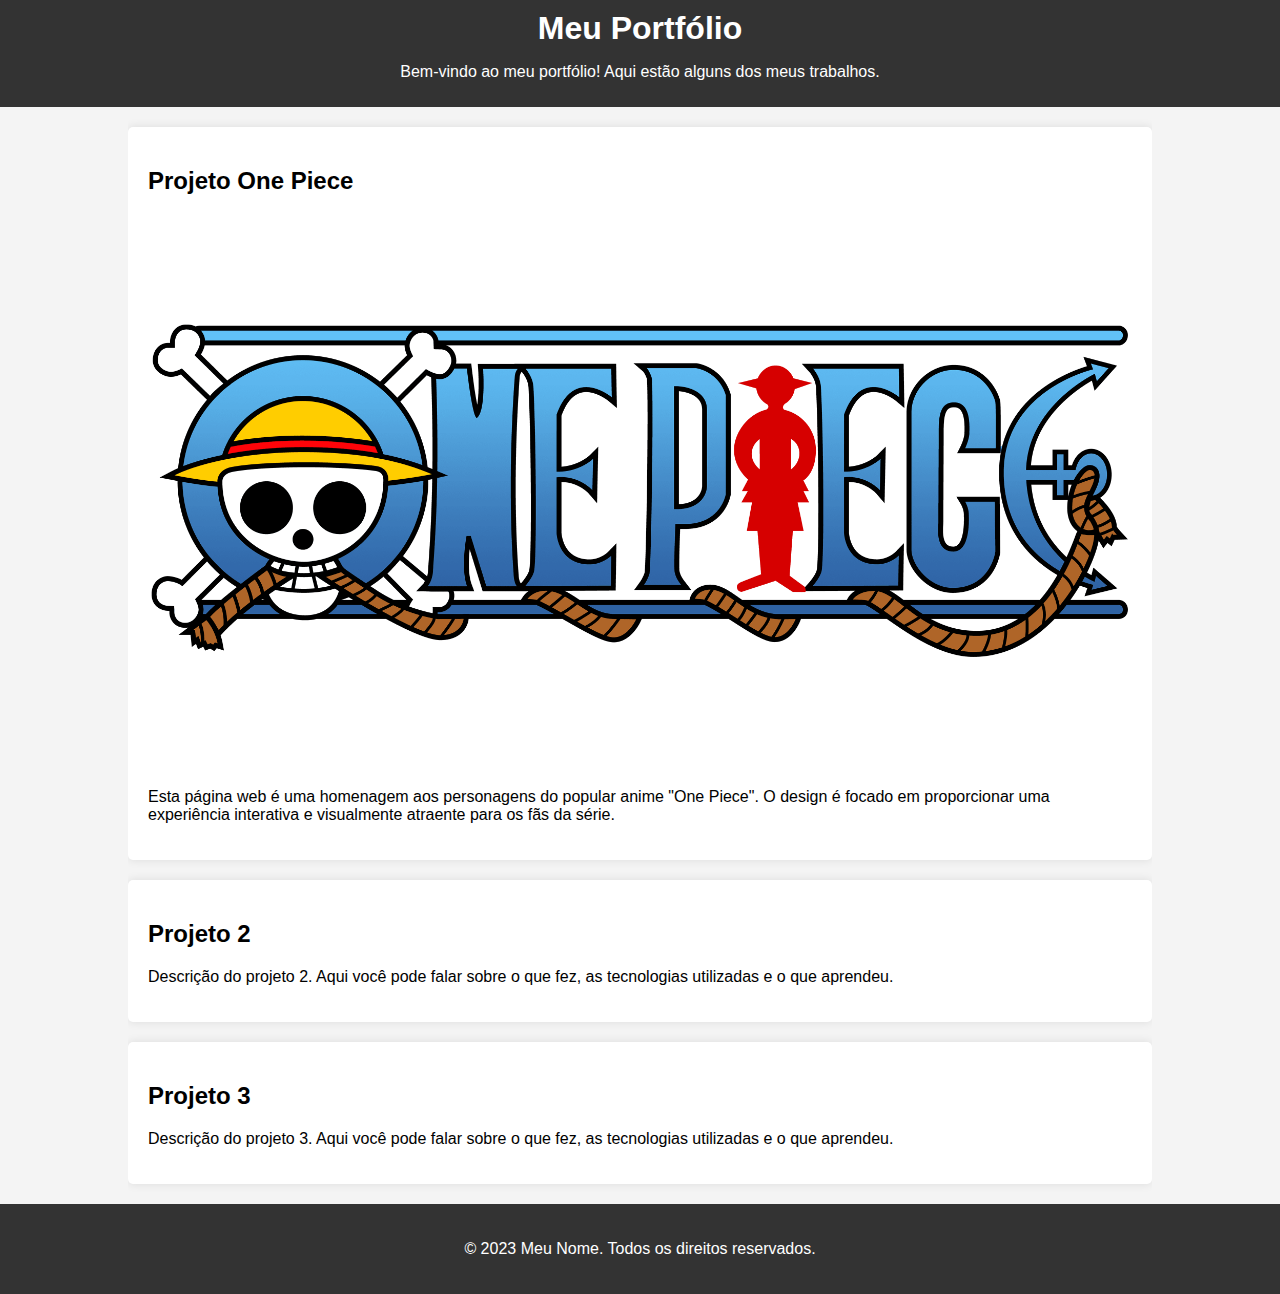
==== index.html @ 5a4aa85f "fix dir" ====
<!DOCTYPE html>
<html lang="pt-BR">
<head>
    <meta charset="UTF-8">
    <meta name="viewport" content="width=device-width, initial-scale=1.0">
    <title>Meu Portfólio</title>
    <style>
        body {
            font-family: Arial, sans-serif;
            margin: 0;
            padding: 0;
            background-color: #f4f4f4;
        }
        header {
            background: #333;
            color: #fff;
            padding: 10px 0;
            text-align: center;
        }
        .container {
            width: 80%;
            margin: auto;
            overflow: hidden;
        }
        h1 {
            margin: 0;
        }
        .portfolio-item {
            background: #fff;
            margin: 20px 0;
            padding: 20px;
            border-radius: 5px;
            box-shadow: 0 0 10px rgba(0, 0, 0, 0.1);
        }
        .portfolio-item img {
            max-width: 100%; /* Faz a imagem se ajustar ao tamanho da div */
            height: auto; /* Mantém a proporção da imagem */
            border-radius: 5px; /* Arredonda os cantos da imagem */
        }
        footer {
            text-align: center;
            padding: 20px 0;
            background: #333;
            color: #fff;
            position: relative;
            bottom: 0;
            width: 100%;
        }
    </style>
</head>
<body>

<header>
    <div class="container">
        <h1>Meu Portfólio</h1>
        <p>Bem-vindo ao meu portfólio! Aqui estão alguns dos meus trabalhos.</p>
    </div>
</header>

<div class="container">
    <div class="portfolio-item">
        <h2>Projeto One Piece</h2>
        <a href="https://leonardohssoares.github.io/frontend_web/OnePiece/">
            <img src="/OnePiece/src/images/one-piece-logo.png" alt="Miniatura do Projeto One Piece">
        </a>
        <p>Esta página web é uma homenagem aos personagens do popular anime "One Piece". O design é focado em proporcionar uma experiência interativa e visualmente atraente para os fãs da série.</p>
    </div>
    <div class="portfolio-item">
        <h2>Projeto 2</h2>
        <p>Descrição do projeto 2. Aqui você pode falar sobre o que fez, as tecnologias utilizadas e o que aprendeu.</p>
    </div>
    <div class="portfolio-item">
        <h2>Projeto 3</h2>
        <p>Descrição do projeto 3. Aqui você pode falar sobre o que fez, as tecnologias utilizadas e o que aprendeu.</p>
    </div>
</div>

<footer>
    <p>&copy; 2023 Meu Nome. Todos os direitos reservados.</p>
</footer>

</body>
</html>
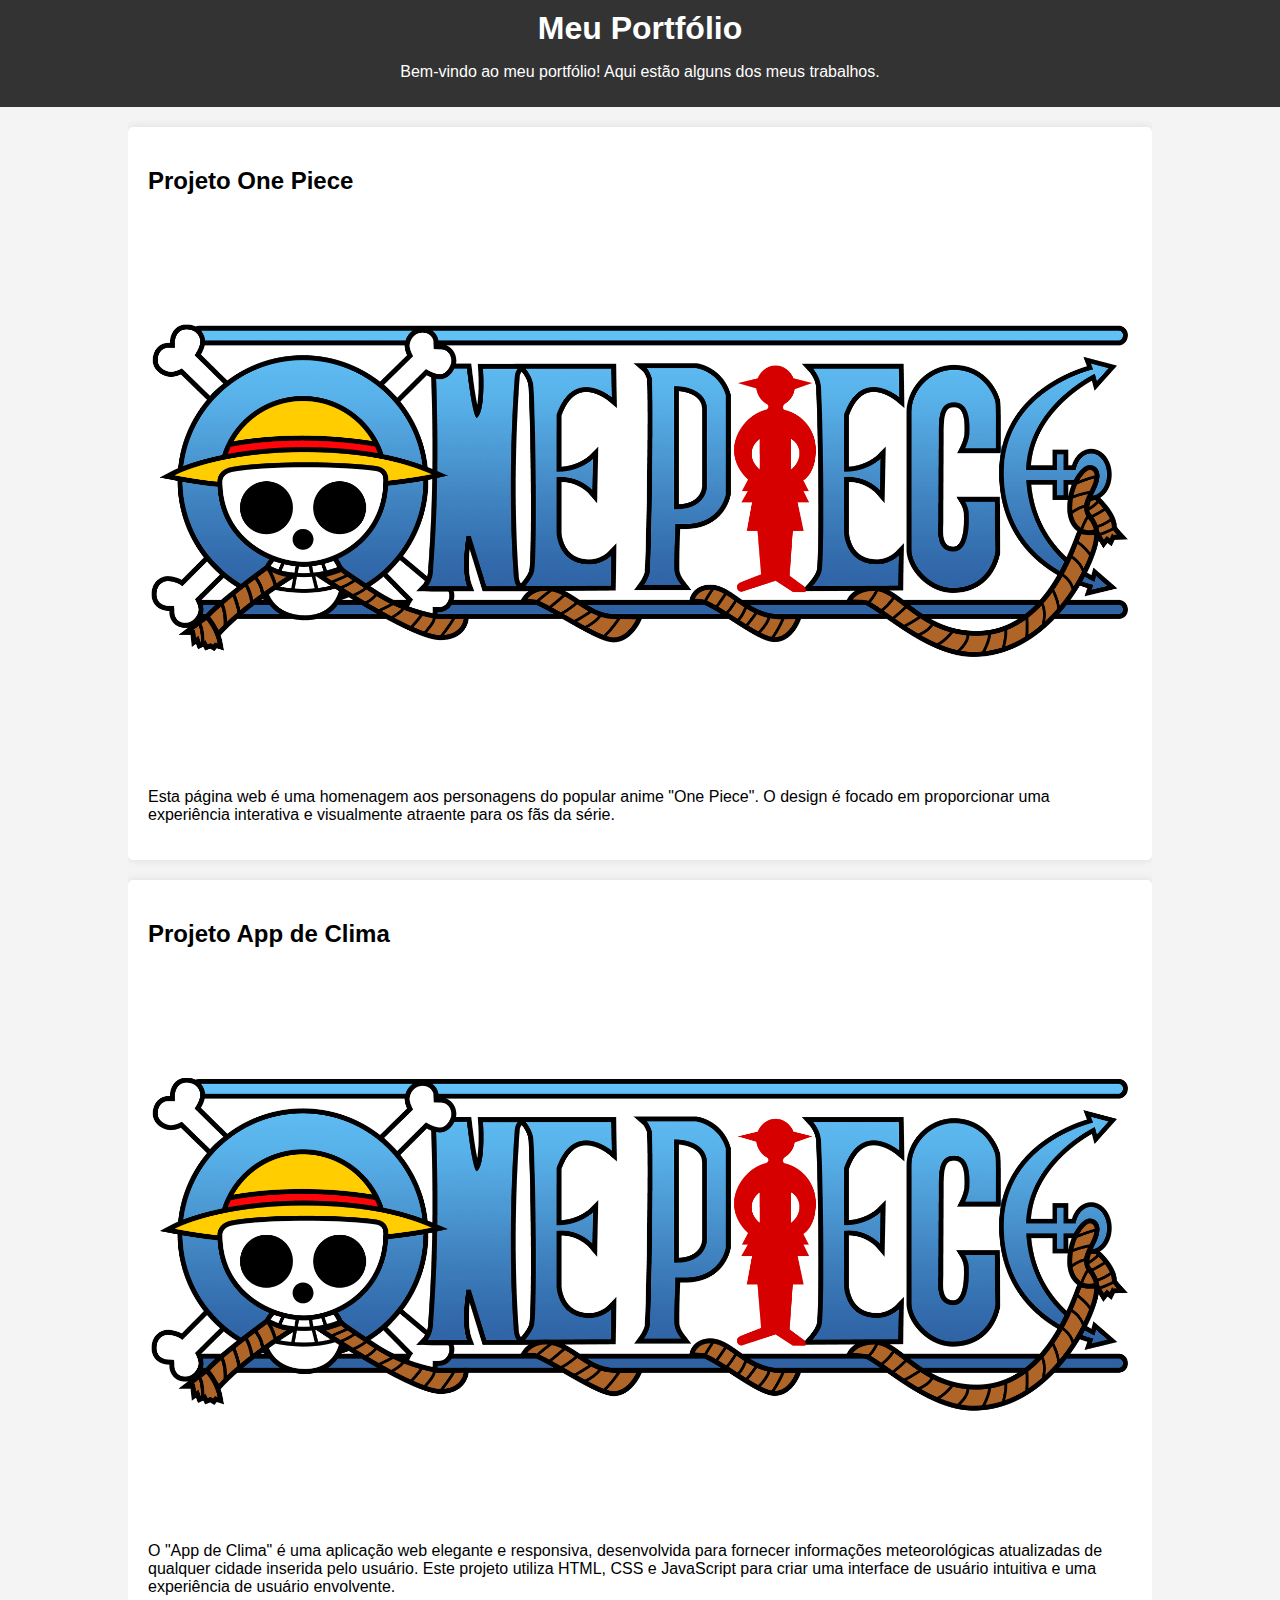
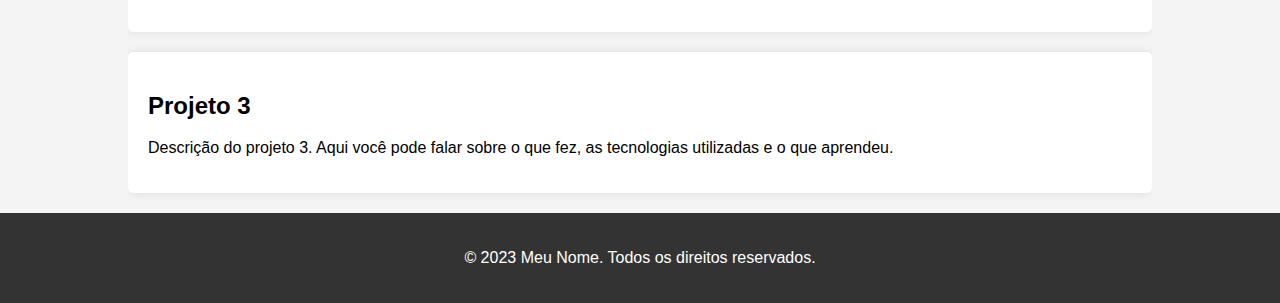
==== commit 67477951: "fix src path" ====
--- a/index.html
+++ b/index.html
@@ -3,7 +3,7 @@
 <head>
     <meta charset="UTF-8">
     <meta name="viewport" content="width=device-width, initial-scale=1.0">
-    <title>Meu Portfólio</title>
+    <title>Projetos front-end</title>
     <style>
         body {
             font-family: Arial, sans-serif;
@@ -66,8 +66,12 @@
         <p>Esta página web é uma homenagem aos personagens do popular anime "One Piece". O design é focado em proporcionar uma experiência interativa e visualmente atraente para os fãs da série.</p>
     </div>
     <div class="portfolio-item">
-        <h2>Projeto 2</h2>
-        <p>Descrição do projeto 2. Aqui você pode falar sobre o que fez, as tecnologias utilizadas e o que aprendeu.</p>
+        <h2>Projeto App de Clima</h2>
+        <a href="https://leonardohssoares.github.io/frontend_web/weather-page/">
+            <img src="/OnePiece/src/images/one-piece-logo.png" alt="Miniatura do Projeto One Piece">
+        </a>
+        
+        <p>O "App de Clima" é uma aplicação web elegante e responsiva, desenvolvida para fornecer informações meteorológicas atualizadas de qualquer cidade inserida pelo usuário. Este projeto utiliza HTML, CSS e JavaScript para criar uma interface de usuário intuitiva e uma experiência de usuário envolvente.</p>
     </div>
     <div class="portfolio-item">
         <h2>Projeto 3</h2>
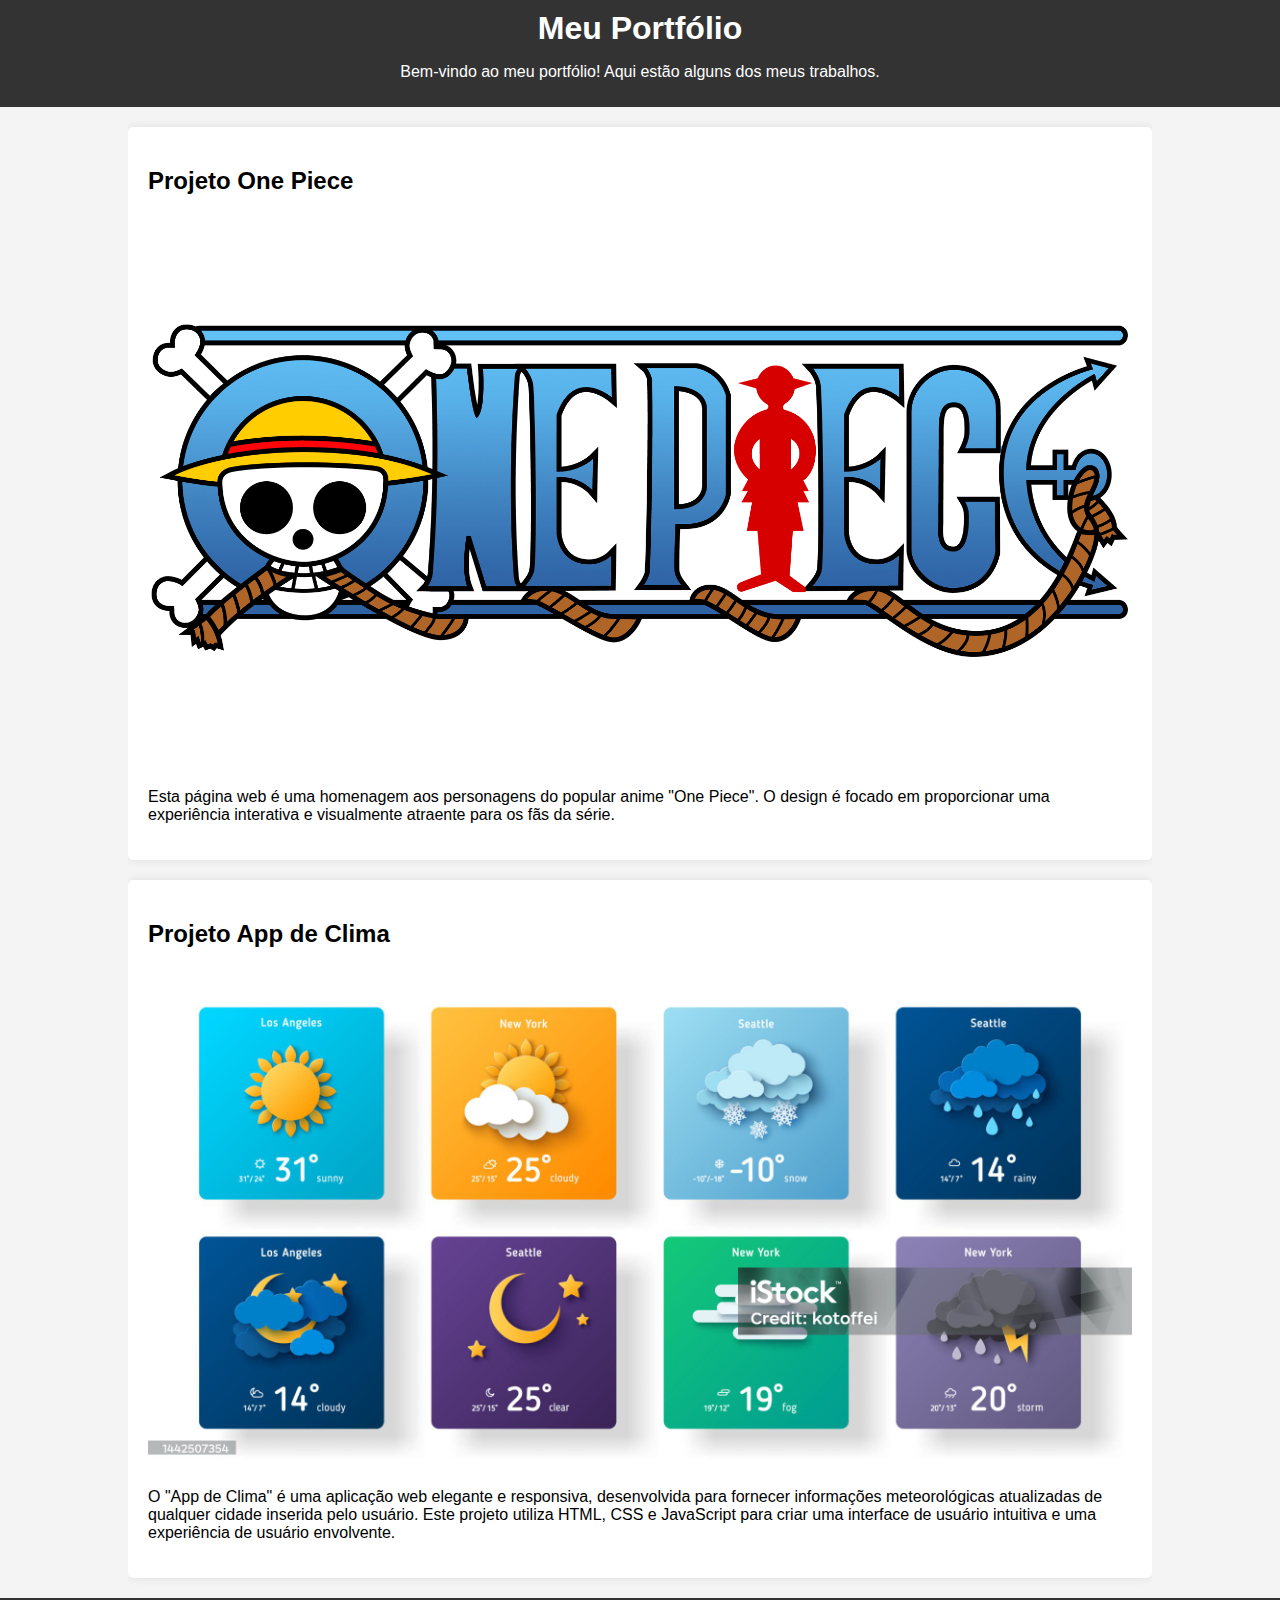
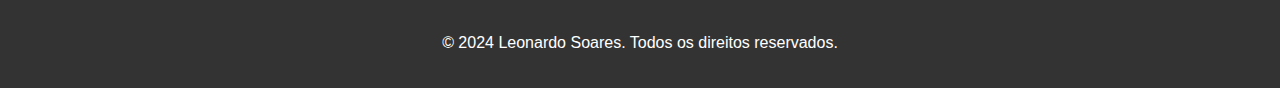
==== commit ed52fc0e: "src img fix" ====
--- a/index.html
+++ b/index.html
@@ -68,19 +68,15 @@
     <div class="portfolio-item">
         <h2>Projeto App de Clima</h2>
         <a href="https://leonardohssoares.github.io/frontend_web/weather-page/">
-            <img src="/OnePiece/src/images/one-piece-logo.png" alt="Miniatura do Projeto One Piece">
+            <img src="./weather-page/src/img/logo-clima.jpg" alt="Miniatura do Projeto One Piece">
         </a>
         
         <p>O "App de Clima" é uma aplicação web elegante e responsiva, desenvolvida para fornecer informações meteorológicas atualizadas de qualquer cidade inserida pelo usuário. Este projeto utiliza HTML, CSS e JavaScript para criar uma interface de usuário intuitiva e uma experiência de usuário envolvente.</p>
     </div>
-    <div class="portfolio-item">
-        <h2>Projeto 3</h2>
-        <p>Descrição do projeto 3. Aqui você pode falar sobre o que fez, as tecnologias utilizadas e o que aprendeu.</p>
-    </div>
 </div>
 
 <footer>
-    <p>&copy; 2023 Meu Nome. Todos os direitos reservados.</p>
+    <p>&copy; 2024 Leonardo Soares. Todos os direitos reservados.</p>
 </footer>
 
 </body>
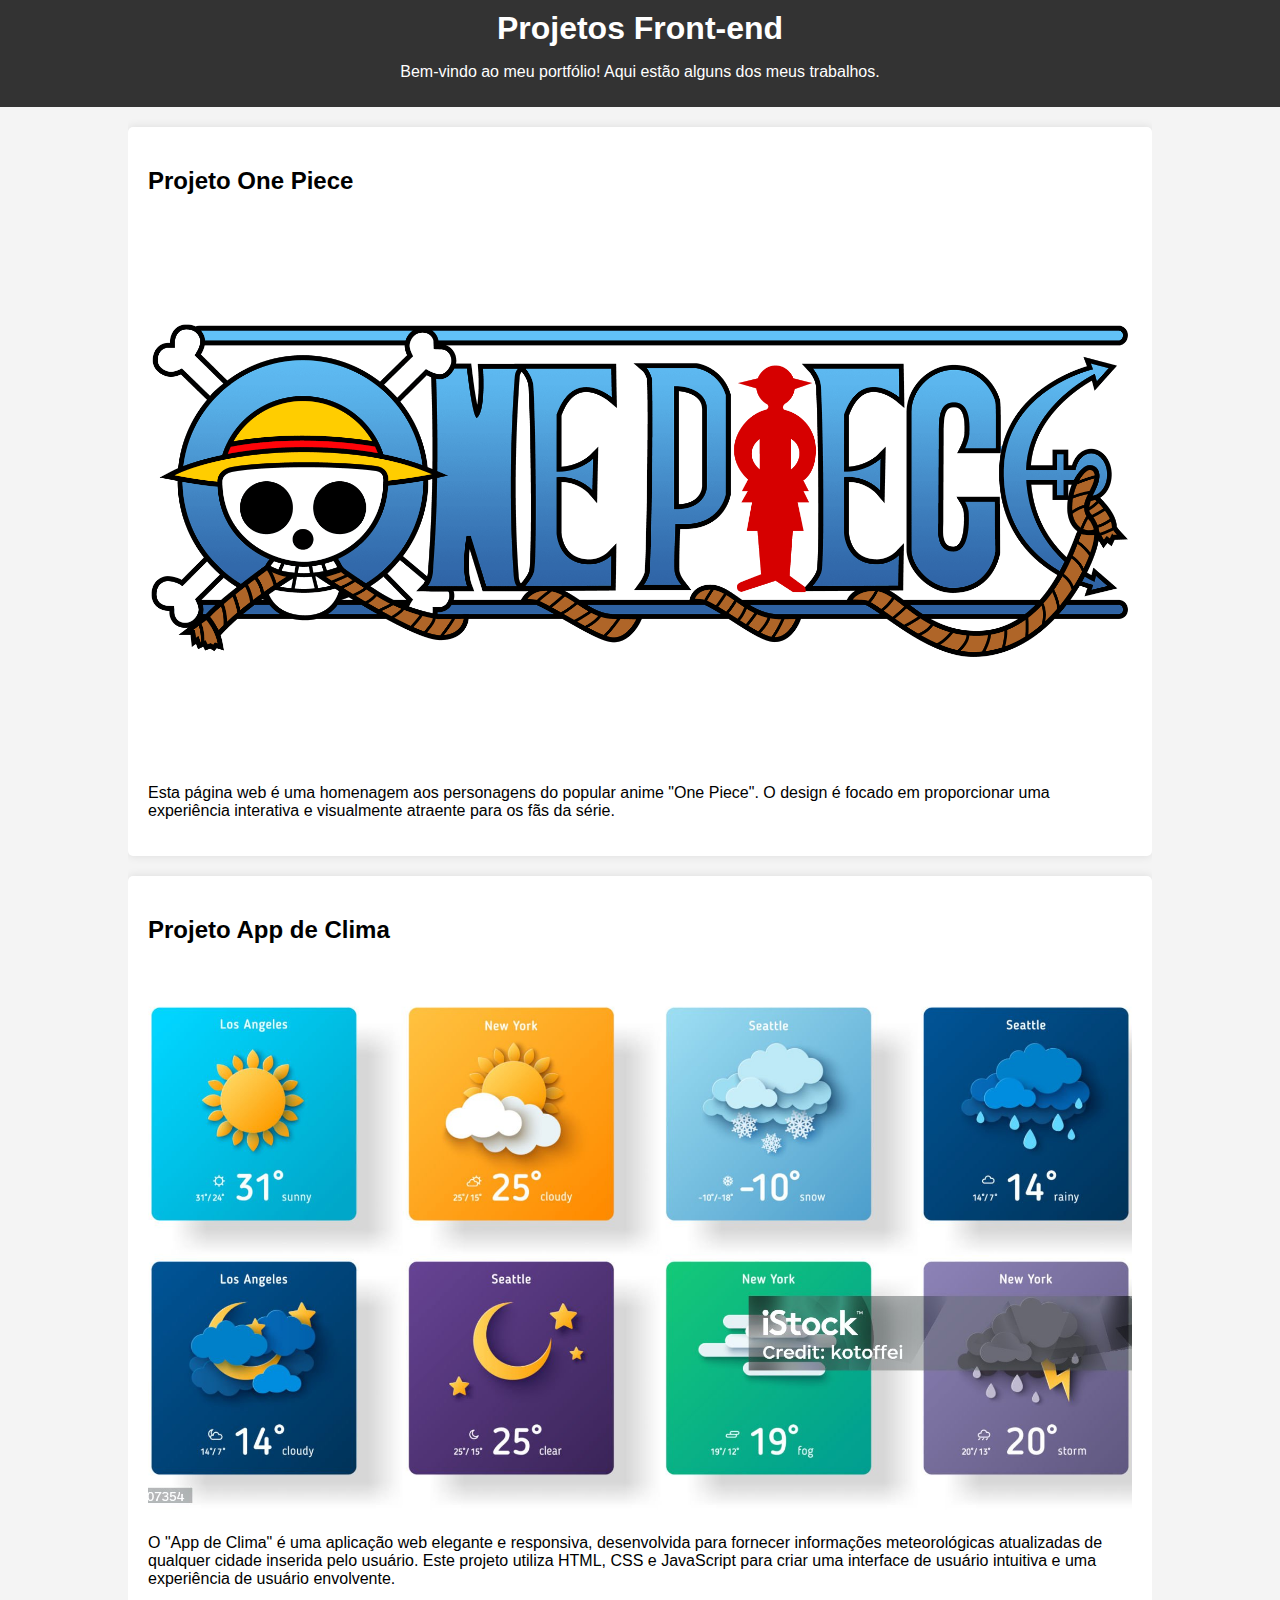
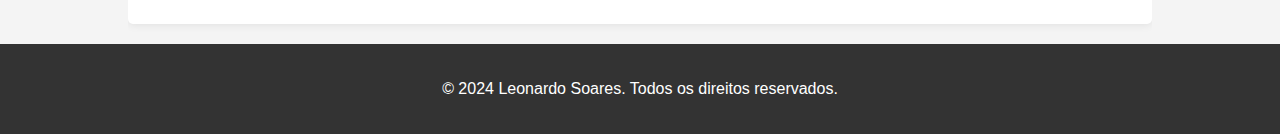
==== commit c387ad31: "fix css" ====
--- a/index.html
+++ b/index.html
@@ -3,76 +3,35 @@
 <head>
     <meta charset="UTF-8">
     <meta name="viewport" content="width=device-width, initial-scale=1.0">
-    <title>Projetos front-end</title>
-    <style>
-        body {
-            font-family: Arial, sans-serif;
-            margin: 0;
-            padding: 0;
-            background-color: #f4f4f4;
-        }
-        header {
-            background: #333;
-            color: #fff;
-            padding: 10px 0;
-            text-align: center;
-        }
-        .container {
-            width: 80%;
-            margin: auto;
-            overflow: hidden;
-        }
-        h1 {
-            margin: 0;
-        }
-        .portfolio-item {
-            background: #fff;
-            margin: 20px 0;
-            padding: 20px;
-            border-radius: 5px;
-            box-shadow: 0 0 10px rgba(0, 0, 0, 0.1);
-        }
-        .portfolio-item img {
-            max-width: 100%; /* Faz a imagem se ajustar ao tamanho da div */
-            height: auto; /* Mantém a proporção da imagem */
-            border-radius: 5px; /* Arredonda os cantos da imagem */
-        }
-        footer {
-            text-align: center;
-            padding: 20px 0;
-            background: #333;
-            color: #fff;
-            position: relative;
-            bottom: 0;
-            width: 100%;
-        }
-    </style>
+    <title>Projetos Front-end</title>
+    <link rel="stylesheet" href="./src/css/index-main/style.css">
 </head>
 <body>
 
 <header>
     <div class="container">
-        <h1>Meu Portfólio</h1>
+        <h1>Projetos Front-end</h1>
         <p>Bem-vindo ao meu portfólio! Aqui estão alguns dos meus trabalhos.</p>
     </div>
 </header>
 
 <div class="container">
-    <div class="portfolio-item">
-        <h2>Projeto One Piece</h2>
-        <a href="https://leonardohssoares.github.io/frontend_web/OnePiece/">
-            <img src="/OnePiece/src/images/one-piece-logo.png" alt="Miniatura do Projeto One Piece">
-        </a>
-        <p>Esta página web é uma homenagem aos personagens do popular anime "One Piece". O design é focado em proporcionar uma experiência interativa e visualmente atraente para os fãs da série.</p>
-    </div>
-    <div class="portfolio-item">
-        <h2>Projeto App de Clima</h2>
-        <a href="https://leonardohssoares.github.io/frontend_web/weather-page/">
-            <img src="./weather-page/src/img/logo-clima.jpg" alt="Miniatura do Projeto One Piece">
-        </a>
-        
-        <p>O "App de Clima" é uma aplicação web elegante e responsiva, desenvolvida para fornecer informações meteorológicas atualizadas de qualquer cidade inserida pelo usuário. Este projeto utiliza HTML, CSS e JavaScript para criar uma interface de usuário intuitiva e uma experiência de usuário envolvente.</p>
-    </div>
+    <section>
+        <div class="portfolio-item">
+            <h2>Projeto One Piece</h2>
+            <a href="https://leonardohssoares.github.io/frontend_web/OnePiece/" aria-label="Ver Projeto One Piece">
+                <img src="./OnePiece/src/images/one-piece-logo.png" alt="Miniatura do Projeto One Piece">
+            </a>
+            <p>Esta página web é uma homenagem aos personagens do popular anime "One Piece". O design é focado em proporcionar uma experiência interativa e visualmente atraente para os fãs da série.</p>
+        </div>
+        <div class="portfolio-item">
+            <h2>Projeto App de Clima</h2>
+            <a href="https://leonardohssoares.github.io/frontend_web/weather-page/" aria-label="Ver Projeto App de Clima">
+                <img src="./weather-page/src/img/logo-clima.jpg" alt="Miniatura do Projeto App de Clima">
+            </a>
+            <p>O "App de Clima" é uma aplicação web elegante e responsiva, desenvolvida para fornecer informações meteorológicas atualizadas de qualquer cidade inserida pelo usuário. Este projeto utiliza HTML, CSS e JavaScript para criar uma interface de usuário intuitiva e uma experiência de usuário envolvente.</p>
+        </div>
+    </section>
 </div>
 
 <footer>
--- a/src/css/index-main/style.css
+++ b/src/css/index-main/style.css
@@ -0,0 +1,45 @@
+body {
+    font-family: Arial, sans-serif;
+    margin: 0;
+    padding: 0;
+    background-color: #f4f4f4;
+}
+header {
+    background: #333;
+    color: #fff;
+    padding: 10px 0;
+    text-align: center;
+}
+.container {
+    width: 80%;
+    margin: auto;
+    overflow: hidden;
+}
+h1 {
+    margin: 0;
+}
+.portfolio-item {
+    background: #fff;
+    margin: 20px 0;
+    padding: 20px;
+    border-radius: 5px;
+    box-shadow: 0 0 10px rgba(0, 0, 0, 0.1);
+}
+.portfolio-item img {
+    max-width: 100%;
+    height: auto;
+    border-radius: 5px;
+    display: block;
+    margin: 0 auto;
+    object-fit: cover; /* Cobre o contêiner mantendo a proporção */
+    aspect-ratio: 16 / 9; /* Define uma proporção específica, ajuste conforme necessário */
+}
+footer {
+    text-align: center;
+    padding: 20px 0;
+    background: #333;
+    color: #fff;
+    position: relative;
+    bottom: 0;
+    width: 100%;
+}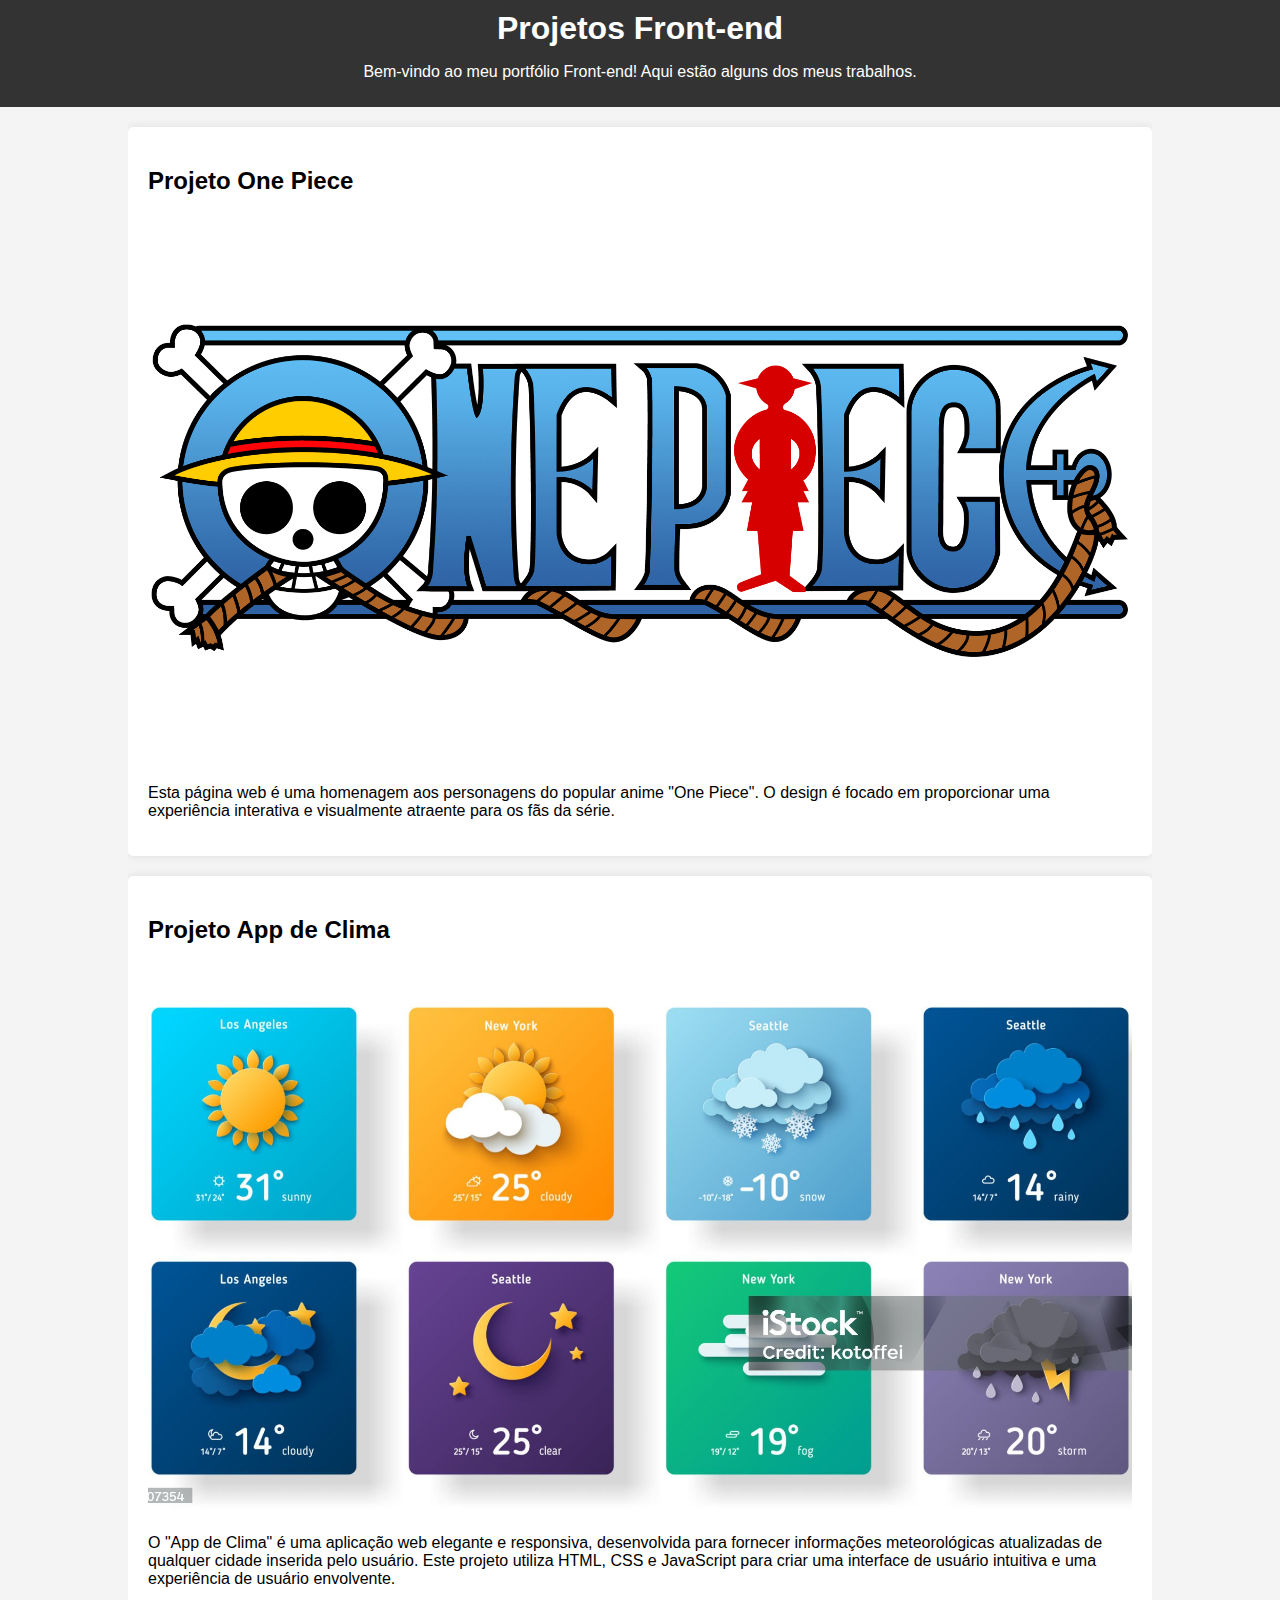
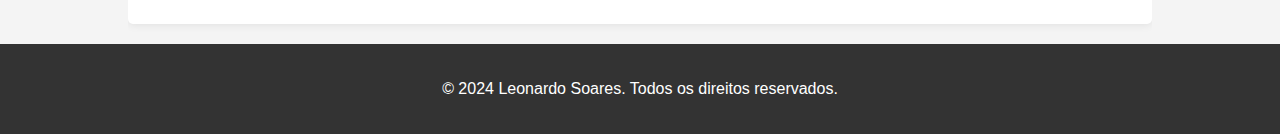
==== commit b31afb3a: "fix dir logo-clima" ====
--- a/index.html
+++ b/index.html
@@ -11,7 +11,7 @@
 <header>
     <div class="container">
         <h1>Projetos Front-end</h1>
-        <p>Bem-vindo ao meu portfólio! Aqui estão alguns dos meus trabalhos.</p>
+        <p>Bem-vindo ao meu portfólio Front-end! Aqui estão alguns dos meus trabalhos.</p>
     </div>
 </header>
 
